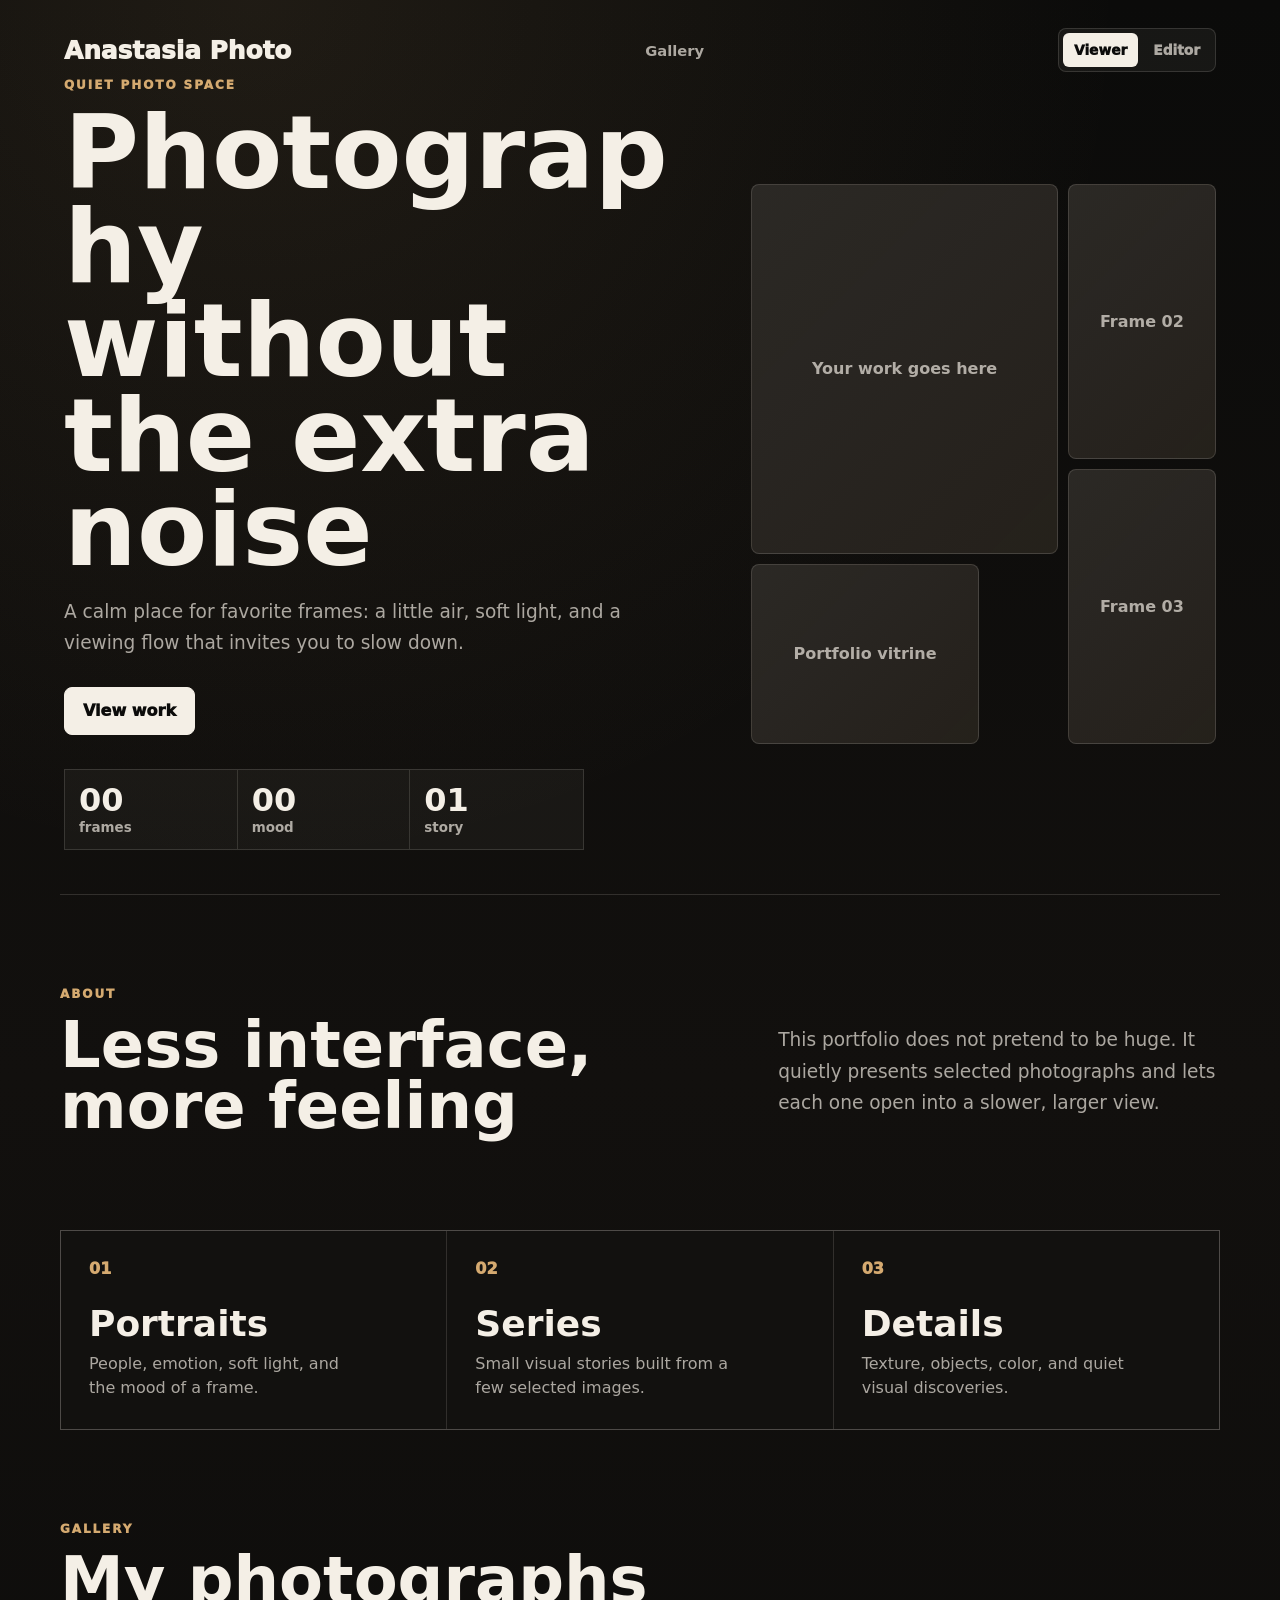
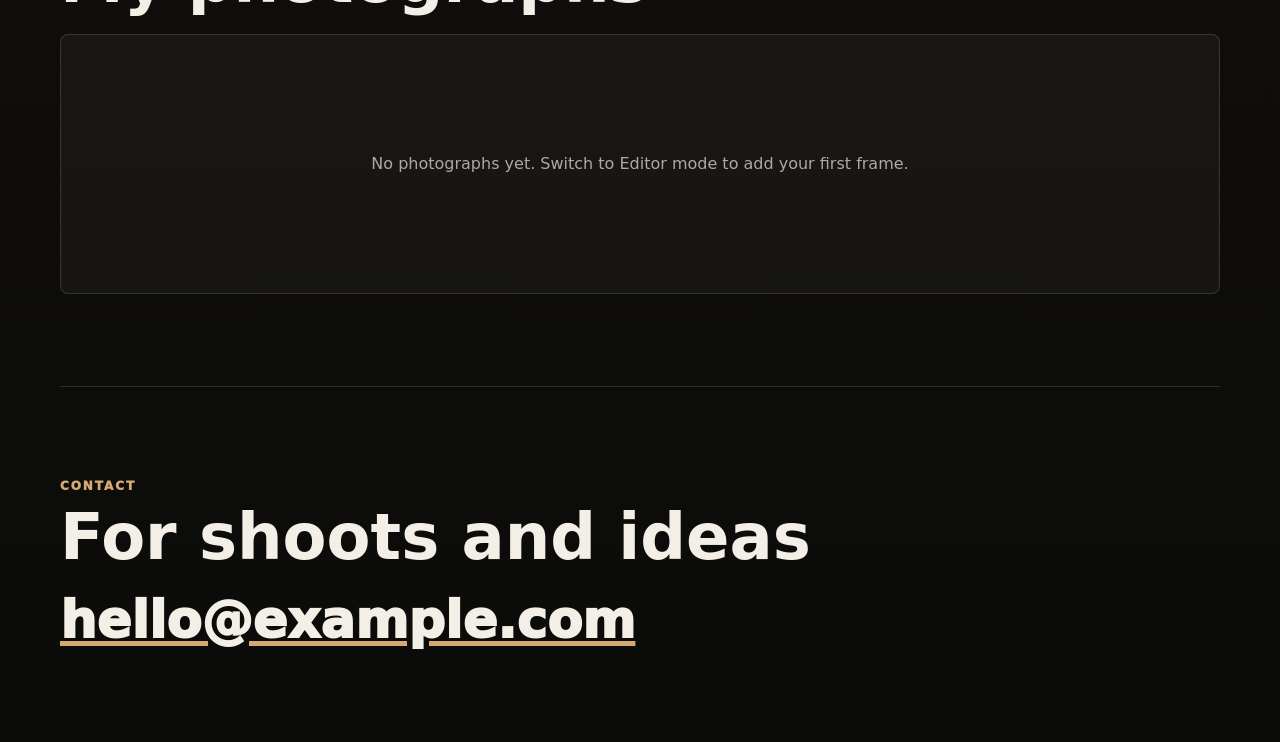
==== portfolio/index.html @ 9bfdd6c4 "Add photo portfolio site" ====
<!doctype html>
<html lang="en">
  <head>
    <meta charset="UTF-8" />
    <meta name="viewport" content="width=device-width, initial-scale=1.0" />
    <title>Photo Portfolio</title>
    <link rel="stylesheet" href="styles.css?v=20260504-vitrine-en-3" />
  </head>
  <body>
    <div class="intro" id="intro" aria-label="Loading portfolio">
      <div class="camera" aria-hidden="true">
        <div class="camera-body">
          <div class="camera-prism"></div>
          <div class="camera-lens">
            <span></span>
          </div>
          <div class="camera-flash"></div>
        </div>
      </div>
      <div class="flash-star" aria-hidden="true"></div>
      <div class="flash" aria-hidden="true"></div>
      <p>portfolio</p>
    </div>

    <main class="site-shell">
      <header class="hero" id="home">
        <nav class="nav" aria-label="Main navigation">
          <a class="logo" href="#home">Anastasia Photo</a>
          <div class="nav-links">
            <a href="#gallery">Gallery</a>
          </div>
          <div class="mode-toggle" aria-label="Portfolio mode">
            <button class="mode-button is-active" type="button" data-mode="viewer">Viewer</button>
            <button class="mode-button" type="button" data-mode="editor">Editor</button>
          </div>
        </nav>

        <section class="hero-grid">
          <div class="hero-copy">
            <p class="eyebrow">quiet photo space</p>
            <h1>Photography without the extra noise</h1>
            <p>
              A calm place for favorite frames: a little air, soft light, and a
              viewing flow that invites you to slow down.
            </p>
            <div class="hero-actions">
              <a class="primary-link" href="#gallery">View work</a>
              <button class="ghost-button editor-only" id="openUpload" type="button">New photo</button>
            </div>
            <div class="hero-stats" aria-label="Portfolio statistics">
              <span><strong id="totalPhotos">0</strong> frames</span>
              <span><strong id="totalCategories">0</strong> mood</span>
              <span><strong>01</strong> story</span>
            </div>
          </div>

          <div class="hero-collage" id="heroCollage" aria-label="Portfolio collage"></div>
        </section>
      </header>

      <section class="section intro-text" id="about">
        <div>
          <p class="eyebrow">about</p>
          <h2>Less interface, more feeling</h2>
        </div>
        <p>
          This portfolio does not pretend to be huge. It quietly presents
          selected photographs and lets each one open into a slower, larger view.
        </p>
      </section>

      <section class="portfolio-strip" aria-label="Photography directions">
        <article>
          <span>01</span>
          <h3>Portraits</h3>
          <p>People, emotion, soft light, and the mood of a frame.</p>
        </article>
        <article>
          <span>02</span>
          <h3>Series</h3>
          <p>Small visual stories built from a few selected images.</p>
        </article>
        <article>
          <span>03</span>
          <h3>Details</h3>
          <p>Texture, objects, color, and quiet visual discoveries.</p>
        </article>
      </section>

      <section class="section gallery-section" id="gallery">
        <div class="section-heading">
          <div>
            <p class="eyebrow">gallery</p>
            <h2>My photographs</h2>
          </div>
          <button class="primary-button editor-only" id="openUploadSecond" type="button">New photo</button>
        </div>

        <div class="editor-panel editor-only">
          <div>
            <strong>Editor mode</strong>
            <p>Add photographs here. Viewer mode keeps the portfolio calm and clean.</p>
          </div>
          <button class="ghost-button" id="openUploadThird" type="button">Add frame</button>
        </div>

        <div class="gallery" id="galleryGrid" aria-live="polite"></div>
      </section>

      <section class="section contact" id="contact">
        <p class="eyebrow">contact</p>
        <h2>For shoots and ideas</h2>
        <a href="mailto:hello@example.com">hello@example.com</a>
      </section>
    </main>

    <dialog class="upload-dialog" id="uploadDialog">
      <form class="upload-form" id="uploadForm" method="dialog">
        <div class="dialog-head">
          <div>
            <p class="eyebrow">new photo</p>
            <h2>Add a photograph</h2>
          </div>
          <button class="icon-button" id="closeUpload" type="button" aria-label="Close">
            <span></span>
          </button>
        </div>

        <label class="file-drop">
          <input id="photoInput" type="file" accept="image/*" required />
          <span id="fileText">Choose a photograph</span>
        </label>

        <label>
          Title
          <input id="titleInput" type="text" maxlength="70" placeholder="For example: Morning by the sea" required />
        </label>

        <label>
          Category
          <select id="categoryInput">
            <option>Portrait</option>
            <option>Nature</option>
            <option>City</option>
            <option>Details</option>
          </select>
        </label>

        <label>
          Description
          <textarea id="descriptionInput" maxlength="140" placeholder="A short story behind the frame"></textarea>
        </label>

        <button class="primary-button" type="submit">Save</button>
      </form>
    </dialog>

    <dialog class="lightbox" id="lightbox">
      <button class="icon-button lightbox-close" id="closeLightbox" type="button" aria-label="Close">
        <span></span>
      </button>
      <figure>
        <img id="lightboxImage" src="" alt="" />
        <figcaption>
          <span id="lightboxCategory"></span>
          <strong id="lightboxTitle"></strong>
          <p id="lightboxDescription"></p>
        </figcaption>
      </figure>
    </dialog>

    <script src="app.js?v=20260504-vitrine-en-3"></script>
  </body>
</html>
---- portfolio/styles.css ----
:root {
  color-scheme: dark;
  --bg: #0b0b0a;
  --bg-soft: #12110f;
  --panel: #1a1815;
  --paper: #f4efe6;
  --muted: rgba(244, 239, 230, 0.68);
  --line: rgba(244, 239, 230, 0.14);
  --warm: #d5aa70;
  --ink: #0b0b0a;
  --shadow: 0 32px 100px rgba(0, 0, 0, 0.42);
}

* {
  box-sizing: border-box;
}

html {
  scroll-behavior: smooth;
  background: var(--bg);
}

body {
  min-height: 100vh;
  margin: 0;
  color: var(--paper);
  background:
    radial-gradient(circle at 20% 0%, rgba(213, 170, 112, 0.1), transparent 34%),
    linear-gradient(180deg, #0b0b0a, #12100e 46%, #0b0b0a);
  font-family: Inter, ui-sans-serif, system-ui, -apple-system, BlinkMacSystemFont, "Segoe UI", sans-serif;
}

body.is-intro {
  overflow: hidden;
}

button,
input,
select,
textarea {
  font: inherit;
}

button {
  cursor: pointer;
}

a {
  color: inherit;
  text-decoration: none;
}

button:focus-visible,
a:focus-visible,
input:focus-visible,
select:focus-visible,
textarea:focus-visible {
  outline: 3px solid rgba(213, 170, 112, 0.34);
  outline-offset: 3px;
}

.intro {
  position: fixed;
  inset: 0;
  z-index: 20;
  display: grid;
  place-items: center;
  overflow: hidden;
  background: #000;
  transition: opacity 0.42s ease, visibility 0.42s ease;
}

.intro::before {
  content: "";
  position: absolute;
  left: 50%;
  top: 50%;
  width: clamp(240px, 52vw, 560px);
  aspect-ratio: 1;
  border-radius: 50%;
  background: radial-gradient(circle, rgba(255, 255, 255, 0.08), transparent 58%);
  opacity: 0;
  transform: translate(-50%, -50%) scale(0.72);
  animation: softPulse 1.45s ease both;
}

.intro.is-hidden {
  visibility: hidden;
  opacity: 0;
  pointer-events: none;
}

.intro p {
  position: absolute;
  bottom: clamp(42px, 8vw, 78px);
  margin: 0;
  color: rgba(255, 255, 255, 0.34);
  font-size: 0.72rem;
  font-weight: 900;
  letter-spacing: 0.2em;
  text-transform: uppercase;
  animation: introLabel 1.45s ease both;
}

.camera {
  position: relative;
  z-index: 2;
  width: clamp(190px, 42vw, 360px);
  aspect-ratio: 1.18;
  animation: cameraPop 1.45s cubic-bezier(0.16, 1, 0.3, 1) both;
}

.flash-star {
  position: absolute;
  z-index: 1;
  left: calc(50% + clamp(76px, 18vw, 170px));
  top: 50%;
  width: clamp(130px, 28vw, 310px);
  aspect-ratio: 1;
  background: #fff;
  clip-path: polygon(
    50% 0%,
    58% 34%,
    82% 13%,
    67% 42%,
    100% 43%,
    69% 55%,
    91% 83%,
    61% 66%,
    50% 100%,
    40% 67%,
    20% 88%,
    32% 57%,
    0% 55%,
    31% 45%,
    17% 17%,
    42% 35%
  );
  opacity: 0;
  transform: translate(-50%, -50%) scale(0.26) rotate(-8deg);
  transform-origin: center;
  filter: drop-shadow(0 0 24px rgba(255, 255, 255, 0.32));
  animation: starBurst 1.45s cubic-bezier(0.16, 1, 0.3, 1) both;
}

.camera-body {
  position: absolute;
  inset: 24% 3% 12%;
  border-radius: 9px 9px 13px 13px;
  background: #fff;
  animation: cameraGlow 1.45s ease both;
}

.camera-body::before,
.camera-prism {
  content: "";
  position: absolute;
  top: -14%;
  height: 28%;
  border-radius: 16px 16px 10px 10px;
  background: #fff;
}

.camera-body::before {
  left: 30%;
  width: 46%;
  transform: skewX(-14deg);
}

.camera-body::after {
  content: "";
  position: absolute;
  left: 7%;
  top: -5%;
  width: 11%;
  height: 12%;
  border-radius: 6px 6px 0 0;
  background: #fff;
}

.camera-prism {
  left: 24%;
  width: 40%;
  transform: skewX(-18deg);
}

.camera-lens {
  position: absolute;
  left: 50%;
  top: 52%;
  display: grid;
  width: 42%;
  aspect-ratio: 1;
  place-items: center;
  border: clamp(10px, 3.4vw, 22px) solid #000;
  border-radius: 50%;
  background: #fff;
  transform: translate(-50%, -50%);
  animation: lensFocus 1.45s ease both;
}

.camera-lens span {
  width: 100%;
  aspect-ratio: 1;
  border-radius: 50%;
  background: #fff;
  animation: shutterBlink 1.45s ease both;
}

.camera-flash {
  position: absolute;
  right: 12%;
  top: 20%;
  width: 8%;
  aspect-ratio: 1;
  border-radius: 50%;
  background: #000;
  animation: flashBulb 1.45s ease both;
}

.flash {
  position: absolute;
  inset: 0;
  background: white;
  opacity: 0;
  animation: screenFlash 1.45s ease both;
}

.site-shell {
  min-height: 100vh;
  opacity: 0;
  transform: translateY(18px);
  transition: opacity 0.7s ease, transform 0.7s ease;
}

body.is-ready .site-shell {
  opacity: 1;
  transform: translateY(0);
}

.hero {
  min-height: 88vh;
  padding: 22px clamp(18px, 5vw, 72px) 44px;
}

.nav,
.hero-grid {
  width: min(1160px, 100%);
  margin: 0 auto;
}

.section,
.portfolio-strip {
  width: min(1160px, calc(100% - 36px));
  margin: 0 auto;
}

.nav {
  display: flex;
  align-items: center;
  justify-content: space-between;
  gap: 16px;
  min-height: 56px;
}

.logo {
  font-size: clamp(1.15rem, 2vw, 1.55rem);
  font-weight: 950;
}

.nav-links {
  display: flex;
  gap: 10px;
}

.nav-links a {
  color: var(--muted);
  font-size: 0.92rem;
  font-weight: 850;
}

.mode-toggle {
  display: inline-flex;
  gap: 4px;
  padding: 4px;
  border: 1px solid var(--line);
  border-radius: 8px;
  background: rgba(244, 239, 230, 0.05);
}

.mode-button {
  min-height: 34px;
  border: 0;
  border-radius: 6px;
  padding: 0 11px;
  color: var(--muted);
  background: transparent;
  font-size: 0.86rem;
  font-weight: 950;
}

.mode-button.is-active {
  color: var(--ink);
  background: var(--paper);
}

body[data-mode="viewer"] .editor-only {
  display: none !important;
}

.hero-grid {
  display: grid;
  grid-template-columns: minmax(0, 0.92fr) minmax(280px, 0.7fr);
  align-items: center;
  gap: clamp(24px, 6vw, 84px);
  min-height: calc(88vh - 56px);
}

.eyebrow {
  margin: 0 0 14px;
  color: var(--warm);
  font-size: 0.75rem;
  font-weight: 950;
  letter-spacing: 0.16em;
  text-transform: uppercase;
}

h1,
h2,
h3,
p {
  overflow-wrap: anywhere;
}

h1,
h2,
h3 {
  margin: 0;
  letter-spacing: 0;
}

h1 {
  max-width: 760px;
  font-size: clamp(3rem, 8vw, 7.6rem);
  line-height: 0.92;
}

h2 {
  max-width: 780px;
  font-size: clamp(2rem, 5vw, 4.8rem);
  line-height: 0.96;
}

.hero-copy > p:not(.eyebrow),
.intro-text > p:not(.eyebrow) {
  max-width: 620px;
  color: var(--muted);
  font-size: clamp(1rem, 1.45vw, 1.18rem);
  line-height: 1.7;
}

.hero-actions,
.section-heading {
  display: flex;
  flex-wrap: wrap;
  align-items: center;
  gap: 12px;
}

.hero-actions {
  margin-top: 28px;
}

.primary-link,
.primary-button,
.ghost-button {
  display: inline-flex;
  min-height: 48px;
  align-items: center;
  justify-content: center;
  border-radius: 8px;
  padding: 0 18px;
  font-weight: 950;
  text-decoration: none;
}

.primary-link,
.primary-button {
  border: 1px solid var(--paper);
  color: var(--ink);
  background: var(--paper);
}

.ghost-button {
  border: 1px solid var(--line);
  color: var(--paper);
  background: rgba(244, 239, 230, 0.06);
}

.hero-stats {
  display: grid;
  grid-template-columns: repeat(3, minmax(0, 1fr));
  width: min(520px, 100%);
  margin-top: 34px;
  border: 1px solid var(--line);
  background: rgba(244, 239, 230, 0.04);
}

.hero-stats span {
  display: grid;
  gap: 4px;
  min-height: 76px;
  padding: 14px;
  border-right: 1px solid var(--line);
  color: var(--muted);
  font-size: 0.84rem;
  font-weight: 850;
}

.hero-stats span:last-child {
  border-right: 0;
}

.hero-stats strong {
  color: var(--paper);
  font-size: clamp(1.28rem, 3vw, 2rem);
  line-height: 1;
}

.featured-shot {
  position: relative;
  align-self: center;
  min-height: 520px;
  overflow: hidden;
  border: 1px solid var(--line);
  border-radius: 8px;
  background: var(--panel);
  box-shadow: var(--shadow);
}

.hero-collage {
  display: grid;
  grid-template-columns: repeat(6, 1fr);
  grid-template-rows: repeat(6, minmax(46px, 1fr));
  gap: 10px;
  min-height: 560px;
}

.collage-frame,
.collage-empty {
  position: relative;
  overflow: hidden;
  border: 1px solid var(--line);
  border-radius: 8px;
  color: var(--muted);
  background:
    linear-gradient(135deg, rgba(244, 239, 230, 0.08), rgba(213, 170, 112, 0.06)),
    var(--panel);
}

.collage-frame {
  padding: 0;
  cursor: zoom-in;
}

.collage-frame img {
  width: 100%;
  height: 100%;
  display: block;
  object-fit: cover;
}

.collage-frame span {
  position: absolute;
  left: 10px;
  bottom: 10px;
  display: inline-flex;
  min-width: 34px;
  min-height: 30px;
  align-items: center;
  justify-content: center;
  border-radius: 6px;
  color: var(--ink);
  background: rgba(244, 239, 230, 0.86);
  font-size: 0.82rem;
  font-weight: 950;
}

.collage-empty {
  display: grid;
  place-items: center;
  padding: 16px;
  text-align: center;
  font-weight: 900;
}

.collage-frame:nth-child(1),
.collage-frame-large {
  grid-column: 1 / span 4;
  grid-row: 1 / span 4;
}

.collage-frame:nth-child(2),
.hero-collage .collage-empty:nth-child(2) {
  grid-column: 5 / span 2;
  grid-row: 1 / span 3;
}

.collage-frame:nth-child(3),
.hero-collage .collage-empty:nth-child(3) {
  grid-column: 5 / span 2;
  grid-row: 4 / span 3;
}

.collage-frame:nth-child(4),
.collage-frame-wide {
  grid-column: 1 / span 3;
  grid-row: 5 / span 2;
}

.collage-frame:nth-child(5) {
  grid-column: 4 / span 1;
  grid-row: 5 / span 2;
}

.featured-shot img,
.photo-card img {
  width: 100%;
  height: 100%;
  display: block;
  object-fit: cover;
}

.shot-caption {
  position: absolute;
  left: 14px;
  right: 14px;
  bottom: 14px;
  display: flex;
  justify-content: space-between;
  gap: 14px;
  padding: 13px;
  border: 1px solid rgba(244, 239, 230, 0.18);
  border-radius: 8px;
  background: rgba(11, 11, 10, 0.72);
  backdrop-filter: blur(16px);
}

.shot-caption span {
  color: var(--warm);
  font-weight: 950;
}

.section {
  padding: clamp(50px, 8vw, 92px) 0;
}

.intro-text {
  display: grid;
  grid-template-columns: minmax(0, 0.9fr) minmax(280px, 0.62fr);
  align-items: end;
  gap: clamp(24px, 6vw, 80px);
  border-top: 1px solid var(--line);
}

.portfolio-strip {
  display: grid;
  grid-template-columns: repeat(3, minmax(0, 1fr));
  gap: 1px;
  border: 1px solid var(--line);
  background: var(--line);
}

.portfolio-strip article {
  min-height: 170px;
  padding: clamp(18px, 3vw, 28px);
  background: #12110f;
}

.portfolio-strip span {
  color: var(--warm);
  font-weight: 950;
}

.portfolio-strip h3 {
  margin: 28px 0 10px;
  font-size: clamp(1.4rem, 3vw, 2.25rem);
  line-height: 1;
}

.portfolio-strip p {
  max-width: 280px;
  margin: 0;
  color: var(--muted);
  line-height: 1.55;
}

.section-heading {
  justify-content: space-between;
  margin-bottom: 22px;
}

.editor-panel {
  display: flex;
  align-items: center;
  justify-content: space-between;
  gap: 18px;
  margin-bottom: 18px;
  padding: 16px;
  border: 1px solid var(--line);
  border-radius: 8px;
  background: rgba(244, 239, 230, 0.05);
}

.editor-panel strong {
  display: block;
  margin-bottom: 4px;
}

.editor-panel p {
  margin: 0;
  color: var(--muted);
}

.gallery {
  display: grid;
  grid-template-columns: repeat(12, 1fr);
  gap: 14px;
}

.photo-card {
  position: relative;
  grid-column: span 4;
  min-height: 360px;
  overflow: hidden;
  border: 1px solid var(--line);
  border-radius: 8px;
  background: var(--panel);
  cursor: zoom-in;
  transition: border-color 0.24s ease, transform 0.24s ease;
}

.photo-card:hover {
  border-color: rgba(213, 170, 112, 0.66);
  transform: translateY(-3px);
}

.photo-card.is-featured,
.gallery.is-small-set .photo-card {
  grid-column: 1 / -1;
  min-height: min(70vh, 620px);
}

.photo-info {
  position: absolute;
  left: 14px;
  right: auto;
  bottom: 14px;
  width: min(430px, calc(100% - 28px));
  padding: 16px;
  border: 1px solid rgba(244, 239, 230, 0.16);
  border-radius: 8px;
  background: rgba(11, 11, 10, 0.7);
  backdrop-filter: blur(18px);
}

.photo-info h3 {
  margin: 0 0 8px;
  font-size: clamp(1.25rem, 2vw, 1.7rem);
  line-height: 1.05;
}

.photo-info p {
  margin: 0;
  color: var(--muted);
  line-height: 1.45;
}

.tag {
  display: inline-flex;
  margin-bottom: 10px;
  padding: 6px 9px;
  border-radius: 6px;
  color: var(--ink);
  background: var(--paper);
  font-size: 0.75rem;
  font-weight: 950;
}

.delete-button {
  position: absolute;
  top: 12px;
  right: 12px;
  z-index: 2;
  width: 38px;
  height: 38px;
  border: 1px solid rgba(244, 239, 230, 0.25);
  border-radius: 8px;
  color: var(--paper);
  background: rgba(11, 11, 10, 0.64);
  font-size: 1.3rem;
  line-height: 1;
}

.empty-gallery {
  grid-column: 1 / -1;
  min-height: 260px;
  display: grid;
  place-items: center;
  border: 1px solid var(--line);
  border-radius: 8px;
  color: var(--muted);
  background: rgba(244, 239, 230, 0.04);
  text-align: center;
}

.contact {
  display: grid;
  min-height: 38vh;
  align-content: center;
  border-top: 1px solid var(--line);
}

.contact a {
  width: fit-content;
  margin-top: 22px;
  color: var(--paper);
  font-size: clamp(1.45rem, 4vw, 3.2rem);
  font-weight: 950;
  text-decoration: underline;
  text-decoration-color: var(--warm);
}

.upload-dialog,
.lightbox {
  padding: 0;
  border: 1px solid var(--line);
  border-radius: 8px;
  color: var(--paper);
  background: #14120f;
  box-shadow: var(--shadow);
}

.upload-dialog {
  width: min(560px, calc(100% - 28px));
}

.upload-dialog::backdrop {
  background: rgba(0, 0, 0, 0.72);
  backdrop-filter: blur(8px);
}

.upload-form {
  display: grid;
  gap: 16px;
  padding: clamp(18px, 4vw, 30px);
}

.dialog-head {
  display: flex;
  align-items: start;
  justify-content: space-between;
  gap: 16px;
}

.dialog-head h2 {
  font-size: clamp(1.8rem, 6vw, 3rem);
  line-height: 0.98;
}

.icon-button {
  position: relative;
  flex: 0 0 auto;
  width: 42px;
  height: 42px;
  border: 1px solid var(--line);
  border-radius: 8px;
  background: rgba(244, 239, 230, 0.06);
}

.icon-button span,
.icon-button::before {
  content: "";
  position: absolute;
  left: 11px;
  right: 11px;
  top: 20px;
  height: 2px;
  background: var(--paper);
  transform: rotate(45deg);
}

.icon-button::before {
  transform: rotate(-45deg);
}

.upload-form label {
  display: grid;
  gap: 8px;
  color: var(--muted);
  font-weight: 850;
}

.upload-form input,
.upload-form select,
.upload-form textarea,
.file-drop {
  width: 100%;
  border: 1px solid var(--line);
  border-radius: 8px;
  color: var(--paper);
  background: rgba(244, 239, 230, 0.06);
}

.upload-form input,
.upload-form select,
.upload-form textarea {
  min-height: 50px;
  padding: 12px 14px;
}

.upload-form textarea {
  min-height: 92px;
  resize: vertical;
}

.file-drop {
  display: grid;
  min-height: 128px;
  place-items: center;
  color: var(--paper);
  cursor: pointer;
}

.file-drop input {
  position: absolute;
  width: 1px;
  height: 1px;
  opacity: 0;
  pointer-events: none;
}

.lightbox {
  width: min(1180px, calc(100% - 24px));
  max-height: calc(100vh - 24px);
  background: #050505;
}

.lightbox::backdrop {
  background:
    radial-gradient(circle at center, rgba(213, 170, 112, 0.14), transparent 44%),
    rgba(0, 0, 0, 0.9);
  backdrop-filter: blur(18px);
}

.lightbox figure {
  display: grid;
  grid-template-columns: minmax(0, 1fr) minmax(240px, 320px);
  gap: 0;
  margin: 0;
}

.lightbox img {
  width: 100%;
  max-height: calc(100vh - 26px);
  object-fit: contain;
  background: #050505;
}

.lightbox figcaption {
  display: grid;
  align-content: end;
  gap: 12px;
  min-height: 320px;
  padding: 24px;
  border-left: 1px solid var(--line);
  background:
    linear-gradient(180deg, rgba(244, 239, 230, 0.03), transparent),
    #0d0c0b;
}

.lightbox figcaption span {
  width: fit-content;
  padding: 6px 9px;
  border-radius: 6px;
  color: var(--ink);
  background: var(--warm);
  font-size: 0.76rem;
  font-weight: 950;
}

.lightbox figcaption strong {
  font-size: clamp(1.8rem, 4vw, 3.4rem);
  line-height: 0.96;
}

.lightbox figcaption p {
  margin: 0;
  color: var(--muted);
  line-height: 1.55;
}

.lightbox-close {
  position: absolute;
  top: 14px;
  right: 14px;
  z-index: 2;
  background: rgba(11, 11, 10, 0.72);
}

@keyframes cameraPop {
  0% {
    opacity: 1;
    transform: translateY(12px) scale(0.94);
  }
  28%,
  56% {
    opacity: 1;
    transform: translateY(0) scale(1);
  }
  66% {
    opacity: 1;
    transform: translateY(0) scale(1.012);
  }
  100% {
    opacity: 0;
    transform: translateY(-18px) scale(0.98);
  }
}

@keyframes lensFocus {
  0%,
  36% {
    box-shadow: 0 0 0 0 rgba(255, 255, 255, 0);
  }
  58% {
    box-shadow:
      0 0 0 12px rgba(255, 255, 255, 0.22),
      0 0 64px 14px rgba(255, 255, 255, 0.32);
  }
  100% {
    box-shadow: 0 0 0 0 rgba(255, 255, 255, 0);
  }
}

@keyframes shutterBlink {
  0%,
  44% {
    transform: scale(1);
    opacity: 1;
  }
  56% {
    transform: scale(0.64);
    opacity: 0.85;
  }
  70%,
  100% {
    transform: scale(1);
    opacity: 1;
  }
}

@keyframes flashBulb {
  0%,
  50% {
    background: #000;
  }
  58% {
    background: #fff;
    box-shadow:
      0 0 30px 12px rgba(255, 255, 255, 1),
      0 0 120px 58px rgba(255, 255, 255, 0.9);
  }
  100% {
    background: #000;
  }
}

@keyframes screenFlash {
  0%,
  50% {
    opacity: 0;
  }
  58% {
    opacity: 1;
  }
  64% {
    opacity: 0.86;
  }
  84% {
    opacity: 0.12;
  }
  100% {
    opacity: 0;
  }
}

@keyframes starBurst {
  0%,
  47% {
    opacity: 0;
    transform: translate(-50%, -50%) scale(0.22) rotate(-10deg);
  }
  55% {
    opacity: 1;
    transform: translate(-50%, -50%) scale(1) rotate(0deg);
  }
  68% {
    opacity: 0.72;
    transform: translate(-50%, -50%) scale(1.08) rotate(3deg);
  }
  100% {
    opacity: 0;
    transform: translate(-50%, -50%) scale(1.2) rotate(8deg);
  }
}

@keyframes cameraGlow {
  0%,
  50% {
    filter: none;
    box-shadow: 0 24px 80px rgba(255, 255, 255, 0.06);
  }
  58% {
    filter: brightness(1.25);
    box-shadow:
      0 0 46px 18px rgba(255, 255, 255, 0.72),
      0 0 180px 68px rgba(255, 255, 255, 0.28);
  }
  100% {
    filter: none;
    box-shadow: 0 24px 80px rgba(255, 255, 255, 0.06);
  }
}

@keyframes softPulse {
  0%,
  42% {
    opacity: 0;
    transform: translate(-50%, -50%) scale(0.72);
  }
  58% {
    opacity: 1;
    transform: translate(-50%, -50%) scale(1);
  }
  100% {
    opacity: 0;
    transform: translate(-50%, -50%) scale(1.2);
  }
}

@keyframes introLabel {
  0%,
  46% {
    opacity: 0;
  }
  54%,
  70% {
    opacity: 1;
  }
  100% {
    opacity: 0;
  }
}

@media (max-width: 900px) {
  .hero-grid,
  .intro-text,
  .portfolio-strip {
    grid-template-columns: 1fr;
  }

  .hero {
    min-height: auto;
  }

  .hero-collage {
    grid-template-rows: repeat(5, minmax(58px, 1fr));
    min-height: 430px;
  }

  .collage-frame:nth-child(1),
  .collage-frame-large {
    grid-column: 1 / span 6;
    grid-row: 1 / span 3;
  }

  .collage-frame:nth-child(2),
  .hero-collage .collage-empty:nth-child(2) {
    grid-column: 1 / span 3;
    grid-row: 4 / span 2;
  }

  .collage-frame:nth-child(3),
  .hero-collage .collage-empty:nth-child(3) {
    grid-column: 4 / span 3;
    grid-row: 4 / span 2;
  }

  .collage-frame:nth-child(4),
  .collage-frame-wide,
  .collage-frame:nth-child(5) {
    display: none;
  }

  .photo-card,
  .photo-card.is-featured,
  .gallery.is-small-set .photo-card {
    grid-column: 1 / -1;
    min-height: 420px;
  }

  .lightbox figure {
    grid-template-columns: 1fr;
  }

  .lightbox figcaption {
    border-top: 1px solid var(--line);
    border-left: 0;
  }
}

@media (max-width: 620px) {
  .nav {
    align-items: flex-start;
    flex-direction: column;
  }

  .mode-toggle {
    width: 100%;
  }

  .mode-button {
    flex: 1;
  }

  h1 {
    font-size: clamp(2.6rem, 14vw, 4.7rem);
  }

  .flash-star {
    left: 50%;
    top: calc(50% + 112px);
    width: clamp(110px, 42vw, 210px);
  }

  .hero-collage {
    min-height: 360px;
  }

  .editor-panel {
    align-items: stretch;
    flex-direction: column;
  }

  .hero-stats {
    grid-template-columns: 1fr;
  }

  .hero-stats span {
    min-height: 62px;
    border-right: 0;
    border-bottom: 1px solid var(--line);
  }

  .hero-stats span:last-child {
    border-bottom: 0;
  }

  .gallery {
    grid-template-columns: 1fr;
  }

  .photo-card,
  .photo-card.is-featured,
  .gallery.is-small-set .photo-card {
    grid-column: auto;
    min-height: 360px;
  }
}
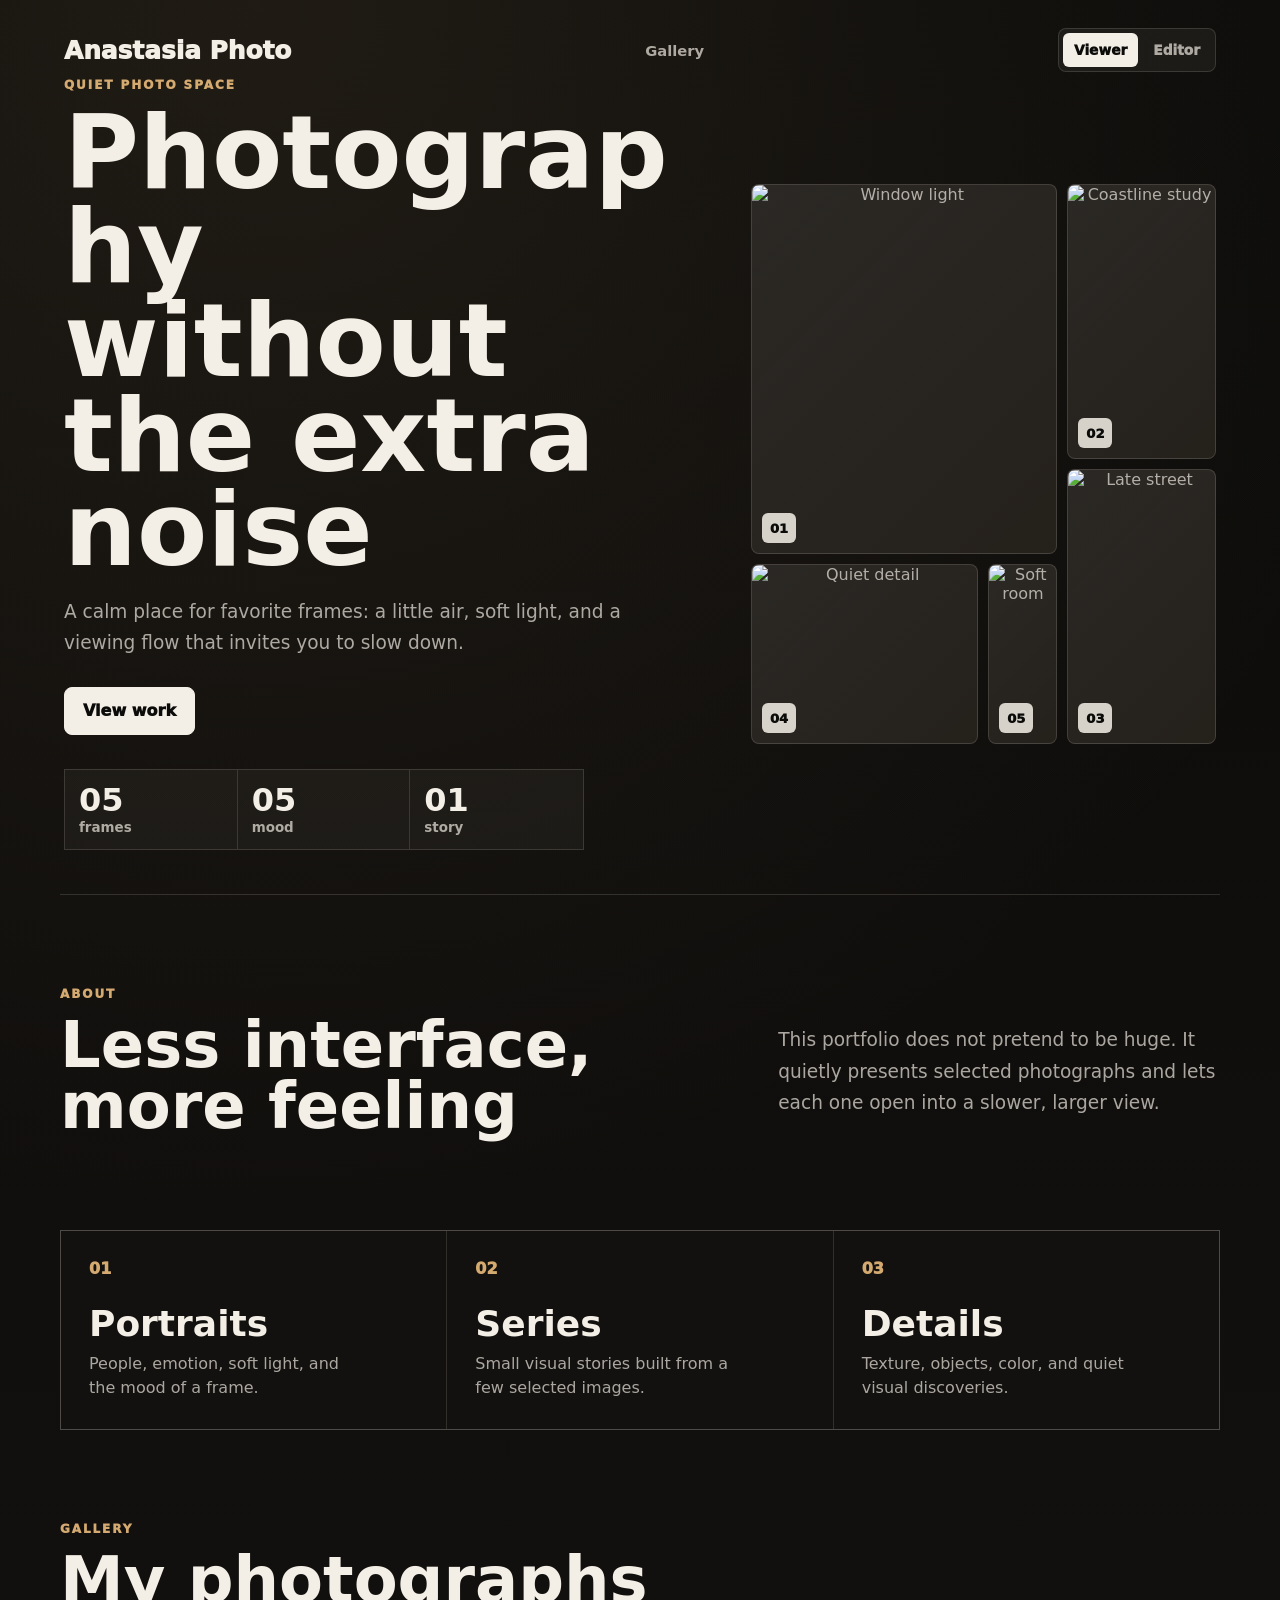
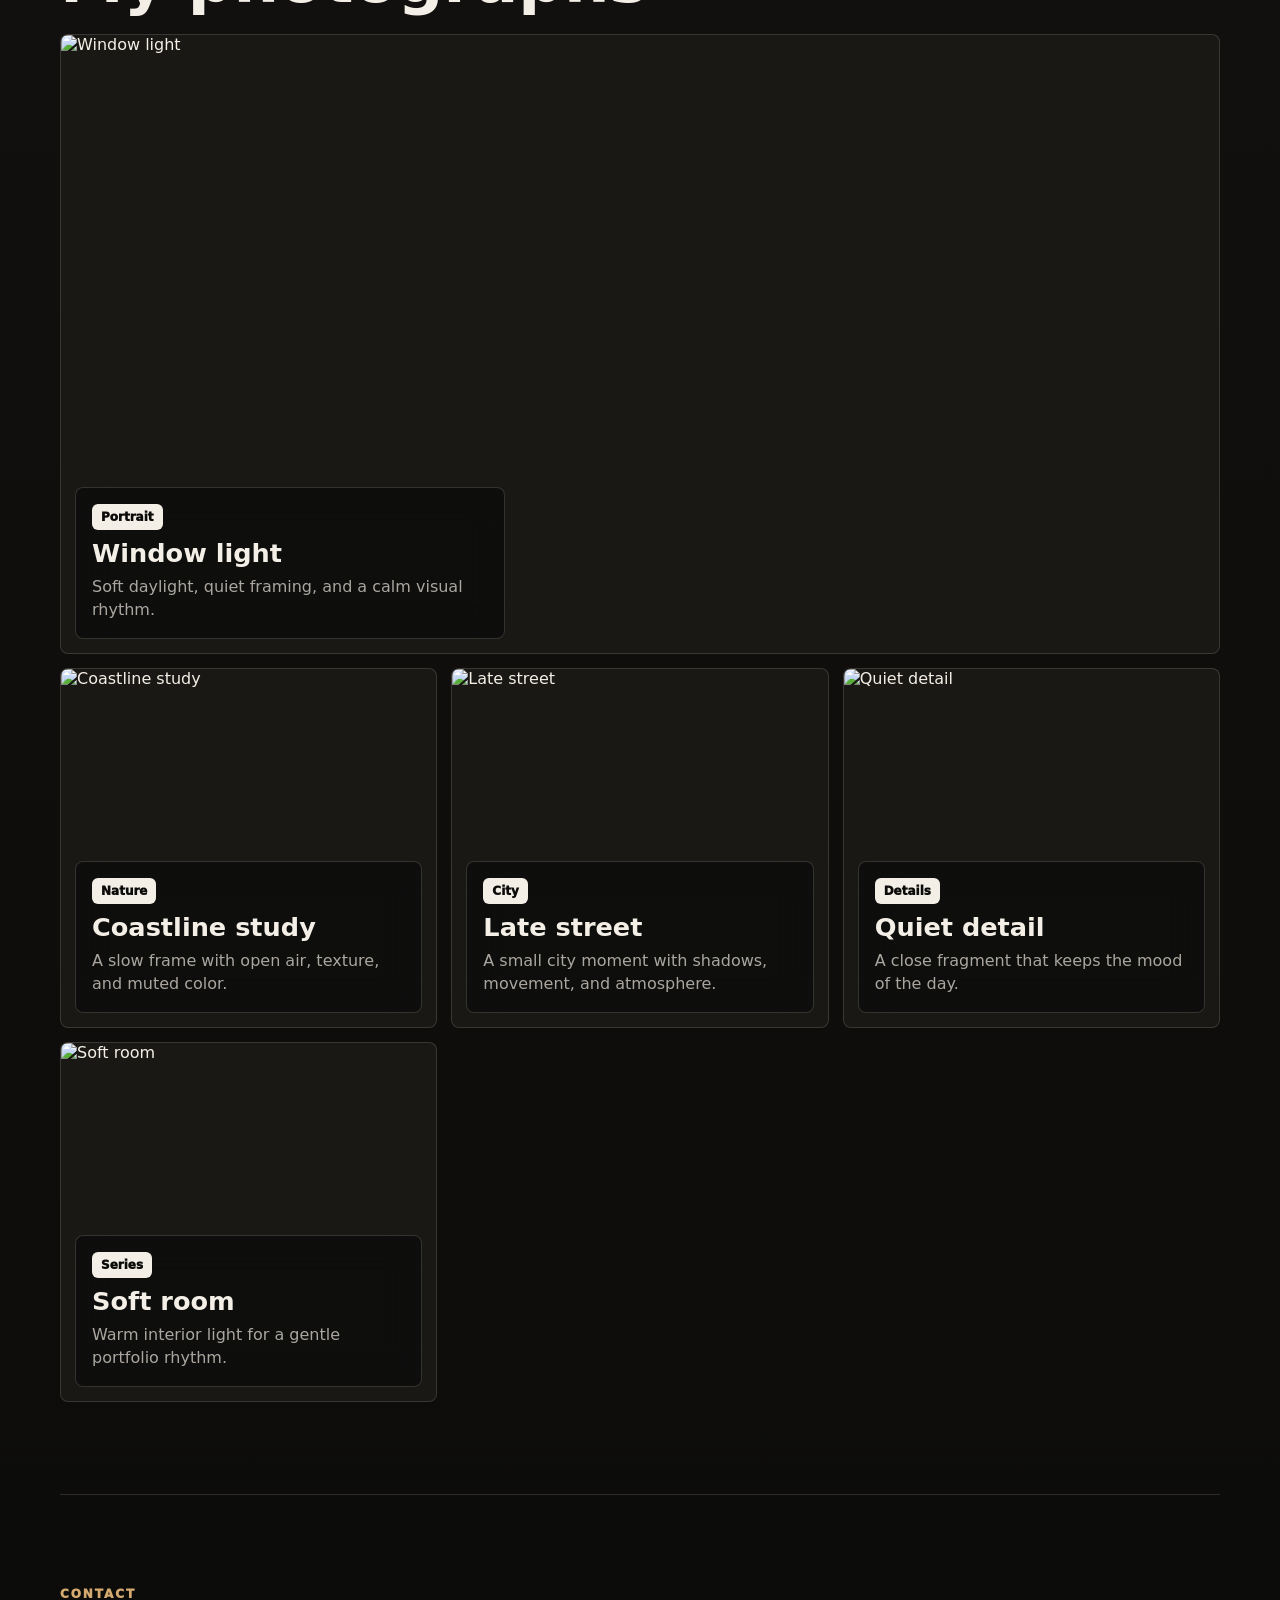
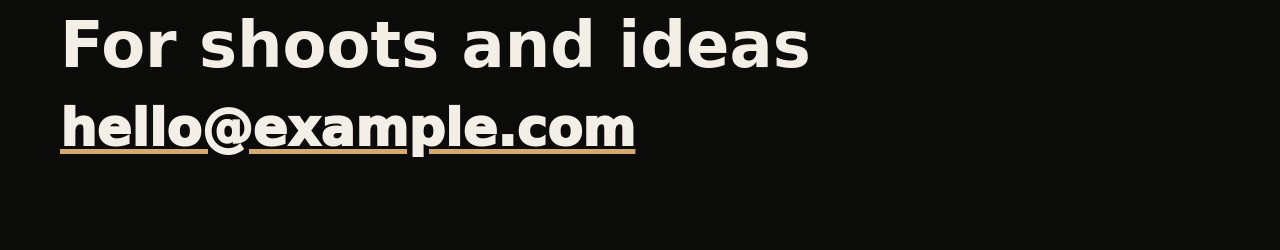
==== commit 51a3ff3c: "Polish portfolio vitrine animation" ====
--- a/portfolio/index.html
+++ b/portfolio/index.html
@@ -4,7 +4,7 @@
     <meta charset="UTF-8" />
     <meta name="viewport" content="width=device-width, initial-scale=1.0" />
     <title>Photo Portfolio</title>
-    <link rel="stylesheet" href="styles.css?v=20260504-vitrine-en-3" />
+    <link rel="stylesheet" href="styles.css?v=20260504-wow-anim-1" />
   </head>
   <body>
     <div class="intro" id="intro" aria-label="Loading portfolio">
@@ -19,6 +19,7 @@
       </div>
       <div class="flash-star" aria-hidden="true"></div>
       <div class="flash" aria-hidden="true"></div>
+      <div class="photo-reveal" aria-hidden="true"></div>
       <p>portfolio</p>
     </div>
 
@@ -169,6 +170,6 @@
       </figure>
     </dialog>
 
-    <script src="app.js?v=20260504-vitrine-en-3"></script>
+    <script src="app.js?v=20260504-wow-anim-1"></script>
   </body>
 </html>
--- a/portfolio/styles.css
+++ b/portfolio/styles.css
@@ -81,7 +81,7 @@
   background: radial-gradient(circle, rgba(255, 255, 255, 0.08), transparent 58%);
   opacity: 0;
   transform: translate(-50%, -50%) scale(0.72);
-  animation: softPulse 1.45s ease both;
+  animation: softPulse 1.85s ease both;
 }
 
 .intro.is-hidden {
@@ -99,7 +99,7 @@
   font-weight: 900;
   letter-spacing: 0.2em;
   text-transform: uppercase;
-  animation: introLabel 1.45s ease both;
+  animation: introLabel 1.85s ease both;
 }
 
 .camera {
@@ -107,7 +107,7 @@
   z-index: 2;
   width: clamp(190px, 42vw, 360px);
   aspect-ratio: 1.18;
-  animation: cameraPop 1.45s cubic-bezier(0.16, 1, 0.3, 1) both;
+  animation: cameraPop 1.85s cubic-bezier(0.16, 1, 0.3, 1) both;
 }
 
 .flash-star {
@@ -140,7 +140,7 @@
   transform: translate(-50%, -50%) scale(0.26) rotate(-8deg);
   transform-origin: center;
   filter: drop-shadow(0 0 24px rgba(255, 255, 255, 0.32));
-  animation: starBurst 1.45s cubic-bezier(0.16, 1, 0.3, 1) both;
+  animation: starBurst 1.85s cubic-bezier(0.16, 1, 0.3, 1) both;
 }
 
 .camera-body {
@@ -148,7 +148,7 @@
   inset: 24% 3% 12%;
   border-radius: 9px 9px 13px 13px;
   background: #fff;
-  animation: cameraGlow 1.45s ease both;
+  animation: cameraGlow 1.85s ease both;
 }
 
 .camera-body::before,
@@ -196,7 +196,7 @@
   border-radius: 50%;
   background: #fff;
   transform: translate(-50%, -50%);
-  animation: lensFocus 1.45s ease both;
+  animation: lensFocus 1.85s ease both;
 }
 
 .camera-lens span {
@@ -204,7 +204,7 @@
   aspect-ratio: 1;
   border-radius: 50%;
   background: #fff;
-  animation: shutterBlink 1.45s ease both;
+  animation: shutterBlink 1.85s ease both;
 }
 
 .camera-flash {
@@ -215,7 +215,7 @@
   aspect-ratio: 1;
   border-radius: 50%;
   background: #000;
-  animation: flashBulb 1.45s ease both;
+  animation: flashBulb 1.85s ease both;
 }
 
 .flash {
@@ -223,7 +223,26 @@
   inset: 0;
   background: white;
   opacity: 0;
-  animation: screenFlash 1.45s ease both;
+  animation: screenFlash 1.85s ease both;
+}
+
+.photo-reveal {
+  position: absolute;
+  z-index: 3;
+  left: 50%;
+  top: 50%;
+  width: min(72vw, 520px);
+  aspect-ratio: 4 / 3;
+  border: 10px solid rgba(255, 255, 255, 0.96);
+  border-bottom-width: 34px;
+  background:
+    linear-gradient(135deg, rgba(255, 255, 255, 0.68), rgba(255, 255, 255, 0.18)),
+    rgba(255, 255, 255, 0.34);
+  box-shadow: 0 24px 90px rgba(255, 255, 255, 0.14);
+  opacity: 0;
+  transform: translate(-50%, -50%) scale(0.58) rotate(-5deg);
+  transform-origin: center;
+  animation: photoReveal 1.85s cubic-bezier(0.16, 1, 0.3, 1) both;
 }
 
 .site-shell {
@@ -236,6 +255,34 @@
 body.is-ready .site-shell {
   opacity: 1;
   transform: translateY(0);
+}
+
+body.is-ready .nav {
+  animation: riseIn 0.78s ease both;
+}
+
+body.is-ready .hero-copy .eyebrow {
+  animation: riseIn 0.7s 0.08s ease both;
+}
+
+body.is-ready .hero-copy h1 {
+  animation: riseIn 0.82s 0.14s ease both;
+}
+
+body.is-ready .hero-copy p:not(.eyebrow) {
+  animation: riseIn 0.82s 0.22s ease both;
+}
+
+body.is-ready .hero-actions {
+  animation: riseIn 0.82s 0.3s ease both;
+}
+
+body.is-ready .hero-stats {
+  animation: riseIn 0.82s 0.38s ease both;
+}
+
+body.is-ready .hero-collage {
+  animation: collageEntrance 1s 0.24s cubic-bezier(0.16, 1, 0.3, 1) both;
 }
 
 .hero {
@@ -456,6 +503,16 @@
   background:
     linear-gradient(135deg, rgba(244, 239, 230, 0.08), rgba(213, 170, 112, 0.06)),
     var(--panel);
+}
+
+.collage-frame {
+  transition: transform 0.34s ease, border-color 0.34s ease, filter 0.34s ease;
+}
+
+.collage-frame:hover {
+  border-color: rgba(213, 170, 112, 0.72);
+  filter: brightness(1.08);
+  transform: translateY(-4px) scale(1.012);
 }
 
 .collage-frame {
@@ -523,6 +580,21 @@
   grid-row: 5 / span 2;
 }
 
+body.is-ready .collage-frame:nth-child(1),
+body.is-ready .collage-empty:nth-child(1) {
+  animation: frameFloat 8s 1.4s ease-in-out infinite;
+}
+
+body.is-ready .collage-frame:nth-child(2),
+body.is-ready .collage-empty:nth-child(2) {
+  animation: frameFloat 7s 1.8s ease-in-out infinite reverse;
+}
+
+body.is-ready .collage-frame:nth-child(3),
+body.is-ready .collage-empty:nth-child(3) {
+  animation: frameFloat 9s 2s ease-in-out infinite;
+}
+
 .featured-shot img,
 .photo-card img {
   width: 100%;
@@ -645,6 +717,10 @@
   transform: translateY(-3px);
 }
 
+body.is-ready .photo-card {
+  animation: galleryLift 0.78s ease both;
+}
+
 .photo-card.is-featured,
 .gallery.is-small-set .photo-card {
   grid-column: 1 / -1;
@@ -910,34 +986,46 @@
 
 @keyframes cameraPop {
   0% {
+    opacity: 0;
+    transform: translateY(36px) scale(0.78) rotate(-4deg);
+  }
+  18% {
     opacity: 1;
-    transform: translateY(12px) scale(0.94);
-  }
-  28%,
-  56% {
+    transform: translateY(0) scale(1.02) rotate(0deg);
+  }
+  46% {
     opacity: 1;
-    transform: translateY(0) scale(1);
-  }
-  66% {
+    transform: translateY(0) scale(1) rotate(0.5deg);
+  }
+  58% {
     opacity: 1;
-    transform: translateY(0) scale(1.012);
+    transform: translateY(-2px) scale(1.045) rotate(-0.4deg);
+  }
+  76% {
+    opacity: 0.92;
+    transform: translateY(-8px) scale(0.94) rotate(1deg);
   }
   100% {
     opacity: 0;
-    transform: translateY(-18px) scale(0.98);
+    transform: translateY(-24px) scale(0.9);
   }
 }
 
 @keyframes lensFocus {
   0%,
-  36% {
+  34% {
     box-shadow: 0 0 0 0 rgba(255, 255, 255, 0);
   }
-  58% {
+  52% {
     box-shadow:
       0 0 0 12px rgba(255, 255, 255, 0.22),
       0 0 64px 14px rgba(255, 255, 255, 0.32);
   }
+  60% {
+    box-shadow:
+      0 0 0 24px rgba(255, 255, 255, 0.1),
+      0 0 110px 30px rgba(255, 255, 255, 0.42);
+  }
   100% {
     box-shadow: 0 0 0 0 rgba(255, 255, 255, 0);
   }
@@ -945,15 +1033,15 @@
 
 @keyframes shutterBlink {
   0%,
-  44% {
+  40% {
     transform: scale(1);
     opacity: 1;
   }
-  56% {
-    transform: scale(0.64);
+  54% {
+    transform: scale(0.54);
     opacity: 0.85;
   }
-  70%,
+  66%,
   100% {
     transform: scale(1);
     opacity: 1;
@@ -962,14 +1050,14 @@
 
 @keyframes flashBulb {
   0%,
-  50% {
+  48% {
     background: #000;
   }
-  58% {
+  56% {
     background: #fff;
     box-shadow:
       0 0 30px 12px rgba(255, 255, 255, 1),
-      0 0 120px 58px rgba(255, 255, 255, 0.9);
+      0 0 140px 66px rgba(255, 255, 255, 0.96);
   }
   100% {
     background: #000;
@@ -978,17 +1066,17 @@
 
 @keyframes screenFlash {
   0%,
-  50% {
-    opacity: 0;
-  }
-  58% {
+  48% {
+    opacity: 0;
+  }
+  56% {
     opacity: 1;
   }
   64% {
-    opacity: 0.86;
-  }
-  84% {
-    opacity: 0.12;
+    opacity: 0.74;
+  }
+  82% {
+    opacity: 0.04;
   }
   100% {
     opacity: 0;
@@ -997,31 +1085,31 @@
 
 @keyframes starBurst {
   0%,
-  47% {
+  44% {
     opacity: 0;
     transform: translate(-50%, -50%) scale(0.22) rotate(-10deg);
   }
-  55% {
+  56% {
     opacity: 1;
-    transform: translate(-50%, -50%) scale(1) rotate(0deg);
+    transform: translate(-50%, -50%) scale(1.04) rotate(4deg);
   }
   68% {
     opacity: 0.72;
-    transform: translate(-50%, -50%) scale(1.08) rotate(3deg);
+    transform: translate(-50%, -50%) scale(1.16) rotate(-6deg);
   }
   100% {
     opacity: 0;
-    transform: translate(-50%, -50%) scale(1.2) rotate(8deg);
+    transform: translate(-50%, -50%) scale(1.32) rotate(12deg);
   }
 }
 
 @keyframes cameraGlow {
   0%,
-  50% {
+  48% {
     filter: none;
     box-shadow: 0 24px 80px rgba(255, 255, 255, 0.06);
   }
-  58% {
+  56% {
     filter: brightness(1.25);
     box-shadow:
       0 0 46px 18px rgba(255, 255, 255, 0.72),
@@ -1033,13 +1121,78 @@
   }
 }
 
+@keyframes photoReveal {
+  0%,
+  58% {
+    opacity: 0;
+    transform: translate(-50%, -50%) scale(0.52) rotate(-9deg);
+  }
+  68% {
+    opacity: 1;
+    transform: translate(-50%, -50%) scale(1.02) rotate(2deg);
+  }
+  84% {
+    opacity: 0.78;
+    transform: translate(-50%, -55%) scale(1.07) rotate(-1deg);
+  }
+  100% {
+    opacity: 0;
+    transform: translate(-50%, -62%) scale(0.98) rotate(0deg);
+  }
+}
+
+@keyframes riseIn {
+  from {
+    opacity: 0;
+    transform: translateY(18px);
+  }
+  to {
+    opacity: 1;
+    transform: translateY(0);
+  }
+}
+
+@keyframes collageEntrance {
+  from {
+    opacity: 0;
+    transform: translateY(28px) scale(0.96);
+    filter: blur(8px);
+  }
+  to {
+    opacity: 1;
+    transform: translateY(0) scale(1);
+    filter: blur(0);
+  }
+}
+
+@keyframes frameFloat {
+  0%,
+  100% {
+    transform: translateY(0);
+  }
+  50% {
+    transform: translateY(-7px);
+  }
+}
+
+@keyframes galleryLift {
+  from {
+    opacity: 0;
+    transform: translateY(18px);
+  }
+  to {
+    opacity: 1;
+    transform: translateY(0);
+  }
+}
+
 @keyframes softPulse {
   0%,
-  42% {
+  36% {
     opacity: 0;
     transform: translate(-50%, -50%) scale(0.72);
   }
-  58% {
+  56% {
     opacity: 1;
     transform: translate(-50%, -50%) scale(1);
   }
@@ -1051,11 +1204,11 @@
 
 @keyframes introLabel {
   0%,
-  46% {
-    opacity: 0;
-  }
-  54%,
-  70% {
+  38% {
+    opacity: 0;
+  }
+  48%,
+  68% {
     opacity: 1;
   }
   100% {
